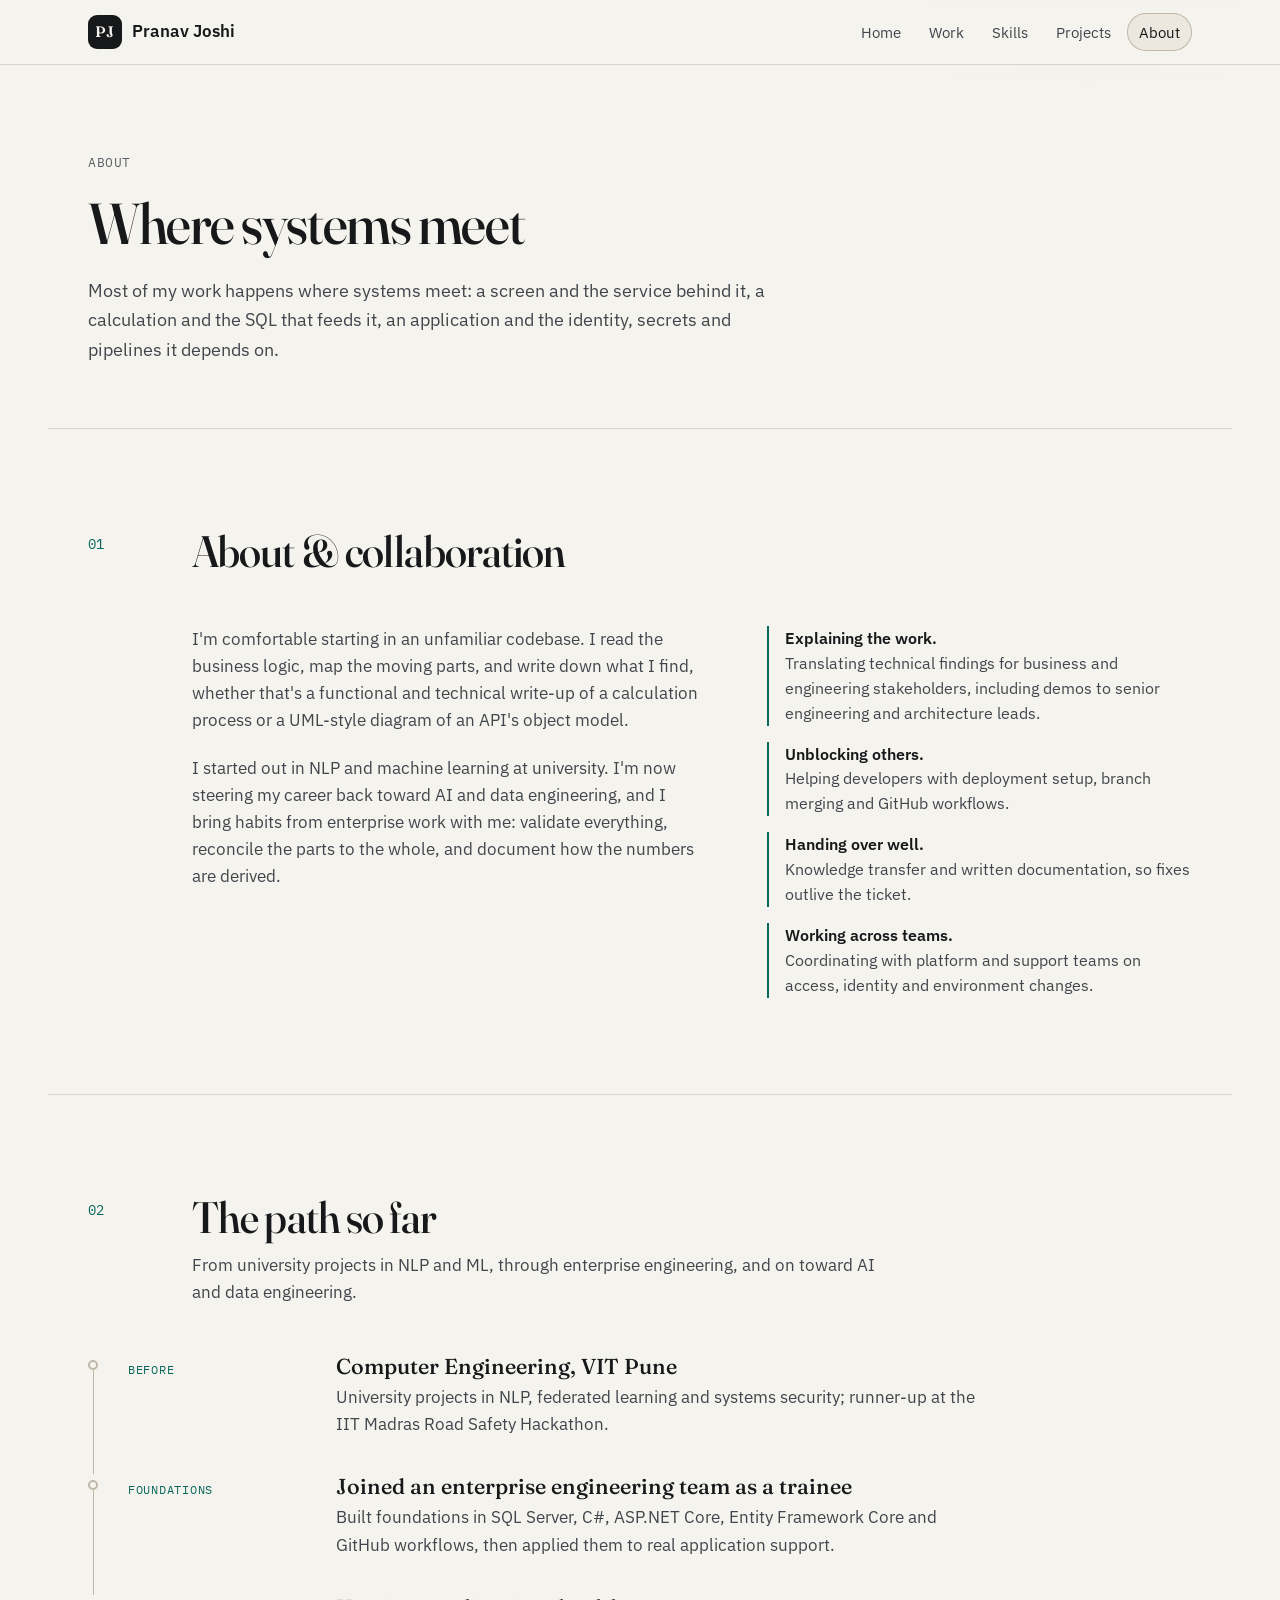
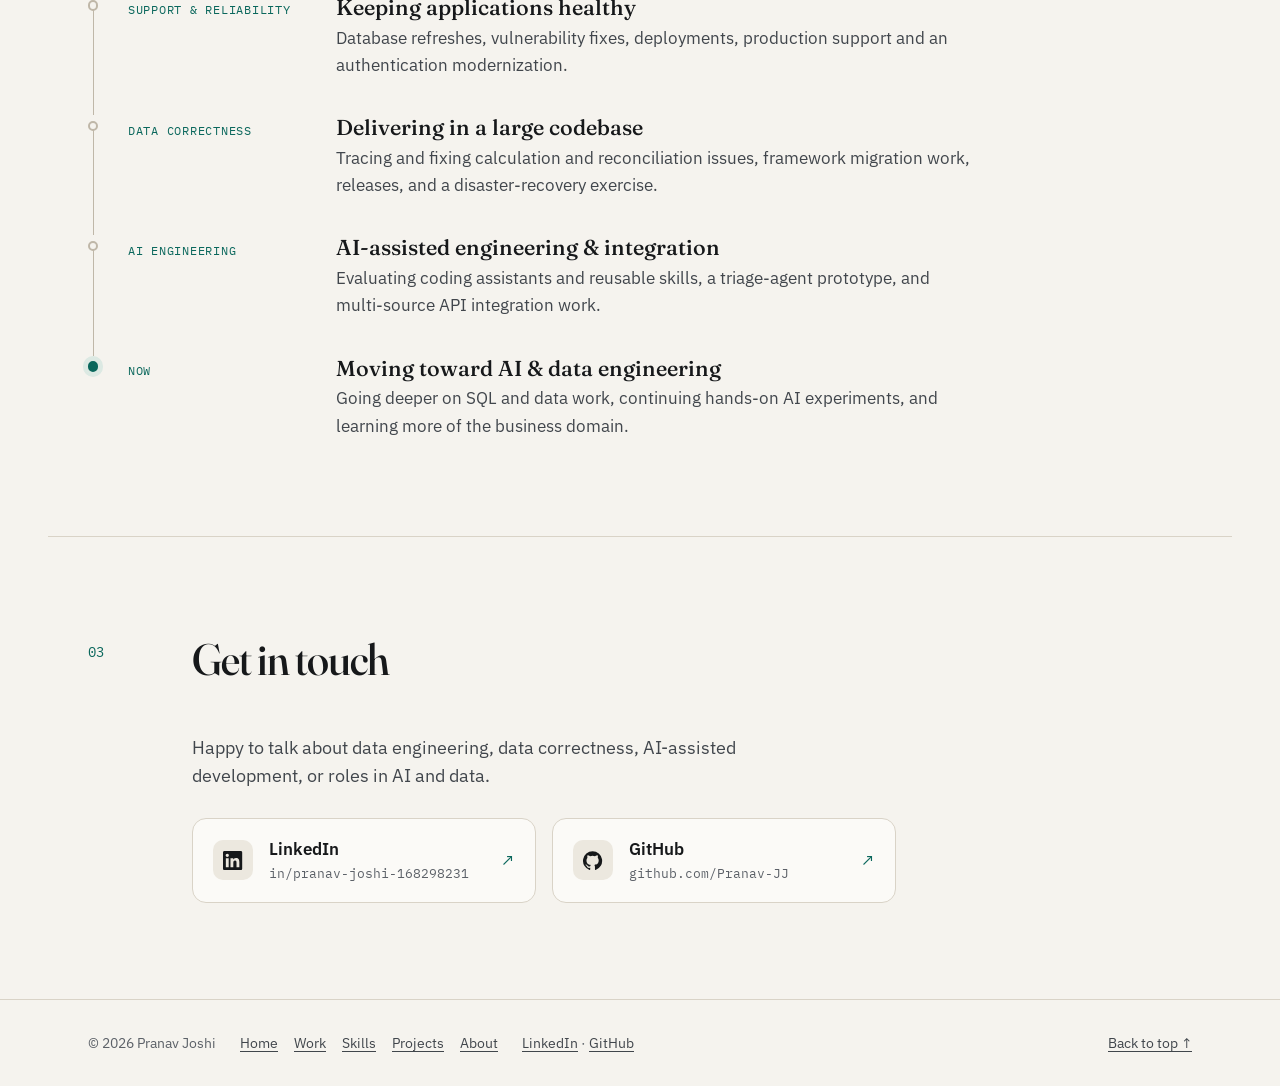
==== about.html @ 19b843f9 "Tweaking UI" ====
<!DOCTYPE html>
<html lang="en">
<head>
  <meta charset="UTF-8">
  <meta name="viewport" content="width=device-width, initial-scale=1">
  <title>About | Pranav Joshi</title>
  <meta name="description" content="About Pranav Joshi: how he works with teams, his path from NLP and machine learning to enterprise engineering and toward AI and data engineering, and how to get in touch.">
  <meta name="author" content="Pranav Joshi">
  <link rel="canonical" href="https://pranav-jj.github.io/Pranav-JJ/about.html">
  <meta name="color-scheme" content="light dark">
  <meta name="theme-color" content="#f5f3ee" media="(prefers-color-scheme: light)">
  <meta name="theme-color" content="#101315" media="(prefers-color-scheme: dark)">

  <!-- Social preview -->
  <meta property="og:type" content="website">
  <meta property="og:site_name" content="Pranav Joshi">
  <meta property="og:title" content="About | Pranav Joshi">
  <meta property="og:description" content="About Pranav Joshi: how he works with teams, his path from NLP and machine learning to enterprise engineering and toward AI and data engineering, and how to get in touch.">
  <meta property="og:url" content="https://pranav-jj.github.io/Pranav-JJ/about.html">
  <meta property="og:image" content="https://pranav-jj.github.io/Pranav-JJ/assets/img/og-image.png">
  <meta property="og:image:width" content="1200">
  <meta property="og:image:height" content="630">
  <meta property="og:image:alt" content="Pranav Joshi: software engineer moving toward AI and data engineering.">
  <meta name="twitter:card" content="summary_large_image">

  <link rel="icon" href="assets/img/favicon.svg" type="image/svg+xml">
  <link rel="apple-touch-icon" href="assets/img/apple-touch-icon.png">

  <link rel="preconnect" href="https://fonts.googleapis.com">
  <link rel="preconnect" href="https://fonts.gstatic.com" crossorigin>
  <link rel="stylesheet" href="https://fonts.googleapis.com/css2?family=Fraunces:ital,opsz,wght@0,9..144,400..600;1,9..144,400&family=IBM+Plex+Mono:wght@400;500&family=IBM+Plex+Sans:wght@400;500;600&display=swap">
  <link rel="stylesheet" href="assets/css/site.css">

  <script src="assets/js/content.js" defer></script>
  <script src="assets/js/main.js" defer></script>
</head>
<body>
  <a class="skip-link" href="#main">Skip to content</a>

  <header class="site-header">
    <div class="wrap site-header__inner">
      <a class="brand" href="index.html" aria-label="Pranav Joshi, home">
        <span class="brand__mark" aria-hidden="true">PJ</span>
        <span class="brand__name">Pranav Joshi</span>
      </a>
      <button class="nav-toggle" type="button" aria-expanded="false" aria-controls="site-nav">
        <span class="nav-toggle__bars" aria-hidden="true"></span>
        <span class="nav-toggle__label">Menu</span>
      </button>
      <nav id="site-nav" class="site-nav" aria-label="Primary">
        <ul>
          <li><a href="index.html">Home</a></li>
          <li><a href="work.html">Work</a></li>
          <li><a href="skills.html">Skills</a></li>
          <li><a href="projects.html">Projects</a></li>
          <li><a href="about.html" aria-current="page">About</a></li>
        </ul>
      </nav>
    </div>
  </header>

  <main id="main" tabindex="-1">
    <section class="page-hero wrap" aria-labelledby="page-title">
      <p class="eyebrow">About</p>
      <h1 id="page-title" class="page-hero__title">Where systems meet</h1>
      <p class="page-hero__lead">Most of my work happens where systems meet: a screen and the service behind it, a calculation and the SQL that feeds it, an application and the identity, secrets and pipelines it depends on.</p>
    </section>

    <noscript>
      <div class="wrap noscript">
        <p>Parts of this page load with JavaScript. You can also find me on
          <a href="https://www.linkedin.com/in/pranav-joshi-168298231">LinkedIn</a> and
          <a href="https://github.com/Pranav-JJ">GitHub</a>.</p>
      </div>
    </noscript>

    <section id="collaboration" class="section wrap about" aria-labelledby="collaboration-title">
      <header class="section__head">
        <p class="section__num" aria-hidden="true">01</p>
        <h2 id="collaboration-title">About &amp; collaboration</h2>
      </header>
      <div class="about__grid">
        <div class="about__text">
          <p>
            I'm comfortable starting in an unfamiliar codebase. I read the business logic, map the moving parts,
            and write down what I find, whether that's a functional and technical write-up of a calculation process or a UML-style diagram of an API's object model.
          </p>
          <p>
            I started out in NLP and machine learning at university. I'm now steering my career back toward AI and data engineering,
            and I bring habits from enterprise work with me: validate everything, reconcile the parts to the whole, and document how the numbers are derived.
          </p>
        </div>
        <div>
          <h3 class="visually-hidden">How I work with teams</h3>
          <ul class="about__list">
            <li><strong>Explaining the work.</strong> Translating technical findings for business and engineering stakeholders, including demos to senior engineering and architecture leads.</li>
            <li><strong>Unblocking others.</strong> Helping developers with deployment setup, branch merging and GitHub workflows.</li>
            <li><strong>Handing over well.</strong> Knowledge transfer and written documentation, so fixes outlive the ticket.</li>
            <li><strong>Working across teams.</strong> Coordinating with platform and support teams on access, identity and environment changes.</li>
          </ul>
        </div>
      </div>
    </section>

    <section id="journey" class="section wrap" aria-labelledby="journey-title">
      <header class="section__head">
        <p class="section__num" aria-hidden="true">02</p>
        <h2 id="journey-title">The path so far</h2>
        <p class="section__intro">From university projects in NLP and ML, through enterprise engineering, and on toward AI and data engineering.</p>
      </header>
      <ol class="timeline" data-render="timeline"></ol>
    </section>

    <section id="contact" class="section wrap contact" aria-labelledby="contact-title">
      <header class="section__head">
        <p class="section__num" aria-hidden="true">03</p>
        <h2 id="contact-title">Get in touch</h2>
      </header>
      <p class="contact__lead">Happy to talk about data engineering, data correctness, AI-assisted development, or roles in AI and data.</p>
      <ul class="contact__links" data-links="cards"></ul>
    </section>
  </main>

  <footer class="site-footer">
    <div class="wrap site-footer__inner">
      <p>© 2026 Pranav Joshi</p>
      <nav class="site-footer__nav" aria-label="Footer">
        <ul>
        <li><a href="index.html">Home</a></li>
        <li><a href="work.html">Work</a></li>
        <li><a href="skills.html">Skills</a></li>
        <li><a href="projects.html">Projects</a></li>
        <li><a href="about.html">About</a></li>
        </ul>
      </nav>
      <p class="site-footer__links" data-links="text"></p>
      <a class="site-footer__top" href="#main">Back to top <span aria-hidden="true">↑</span></a>
    </div>
  </footer>
</body>
</html>
---- assets/css/site.css ----
/* ==========================================================================
   Pranav Joshi — portfolio
   Light/dark follows the OS preference. One accent, editorial type,
   restrained motion (disabled under prefers-reduced-motion).
   ========================================================================== */

:root {
  --bg: #f5f3ee;
  --bg-elev: #fbfaf7;
  --surface-2: #ece8df;
  --ink: #16181a;
  --ink-2: #41464c;
  --ink-3: #5c6168;
  --line: #d9d3c7;
  --line-strong: #bfb7a8;
  --accent: #0a675c;
  --accent-strong: #07524a;
  --accent-ink: #ffffff;
  --accent-soft: #dce9e3;
  --bad: #a3361f;
  --good: #1f6b2f;

  --s-shipped: #23803a;
  --s-validated: #0a7e70;
  --s-contributed: #2f63b0;
  --s-supported: #7156b3;
  --s-explored: #b5701a;
  --s-progress: #b5701a;

  --glow: rgba(10, 103, 92, 0.1);
  --shadow: 0 1px 2px rgba(22, 24, 26, 0.04), 0 8px 24px -12px rgba(22, 24, 26, 0.12);

  --font-display: "Fraunces", Georgia, "Times New Roman", serif;
  --font-sans: "IBM Plex Sans", system-ui, -apple-system, "Segoe UI", Roboto, "Helvetica Neue", Arial, sans-serif;
  --font-mono: "IBM Plex Mono", ui-monospace, "SFMono-Regular", Menlo, Consolas, monospace;

  --radius: 14px;
  --radius-sm: 8px;
  --header-h: 4rem;
  --gutter: clamp(1rem, 4vw, 2.5rem);

  color-scheme: light dark;
}

@media (prefers-color-scheme: dark) {
  :root {
    --bg: #101315;
    --bg-elev: #161a1d;
    --surface-2: #1d2226;
    --ink: #ecebe5;
    --ink-2: #bec2c1;
    --ink-3: #9aa0a2;
    --line: #2a3035;
    --line-strong: #3b434a;
    --accent: #72cdbb;
    --accent-strong: #9adccf;
    --accent-ink: #0a1a17;
    --accent-soft: #15302a;
    --bad: #f0907a;
    --good: #8fd49b;

    --s-shipped: #6fd08a;
    --s-validated: #72cdbb;
    --s-contributed: #8db4f0;
    --s-supported: #b7a3ef;
    --s-explored: #eab36a;
    --s-progress: #eab36a;

    --glow: rgba(114, 205, 187, 0.08);
    --shadow: 0 1px 2px rgba(0, 0, 0, 0.3), 0 12px 32px -16px rgba(0, 0, 0, 0.6);
  }
}

/* ---------- base ---------- */

*,
*::before,
*::after {
  box-sizing: border-box;
}

html {
  -webkit-text-size-adjust: 100%;
  text-size-adjust: 100%;
  scroll-behavior: smooth;
  scroll-padding-top: calc(var(--header-h) + 1rem);
}

body {
  margin: 0;
  background:
    radial-gradient(60rem 32rem at 85% -10%, var(--glow), transparent 70%),
    var(--bg);
  background-repeat: no-repeat;
  color: var(--ink);
  font-family: var(--font-sans);
  font-size: 1.0625rem;
  line-height: 1.6;
  text-rendering: optimizeLegibility;
  -webkit-font-smoothing: antialiased;
}

img,
svg {
  display: block;
  max-width: 100%;
}

h1,
h2,
h3,
h4 {
  margin: 0;
  line-height: 1.2;
  font-weight: 600;
}

p,
ul,
ol,
dl,
dd,
figure {
  margin: 0;
}

ul,
ol {
  padding: 0;
  list-style: none;
}

a {
  color: var(--accent);
  text-decoration-thickness: 1px;
  text-underline-offset: 0.2em;
}

a:hover {
  color: var(--accent-strong);
}

:focus-visible {
  outline: 2px solid var(--accent);
  outline-offset: 3px;
  border-radius: 4px;
}

main:focus {
  outline: none;
}

::selection {
  background: var(--accent-soft);
  color: var(--ink);
}

.visually-hidden {
  position: absolute !important;
  width: 1px;
  height: 1px;
  padding: 0;
  margin: -1px;
  overflow: hidden;
  clip: rect(0, 0, 0, 0);
  white-space: nowrap;
  border: 0;
}

.skip-link {
  position: absolute;
  left: 1rem;
  top: -4rem;
  z-index: 100;
  padding: 0.6rem 1rem;
  border-radius: var(--radius-sm);
  background: var(--accent);
  color: var(--accent-ink);
  font-weight: 600;
  text-decoration: none;
}

.skip-link:focus {
  top: 1rem;
  color: var(--accent-ink);
}

.wrap {
  width: 100%;
  max-width: 74rem;
  margin-inline: auto;
  padding-inline: var(--gutter);
}

/* ---------- header & nav ---------- */

.site-header {
  position: sticky;
  top: 0;
  z-index: 50;
  background: color-mix(in srgb, var(--bg) 88%, transparent);
  -webkit-backdrop-filter: saturate(140%) blur(10px);
  backdrop-filter: saturate(140%) blur(10px);
  border-bottom: 1px solid var(--line);
}

.site-header__inner {
  display: flex;
  align-items: center;
  justify-content: space-between;
  gap: 1rem;
  min-height: var(--header-h);
}

.brand {
  display: inline-flex;
  align-items: center;
  gap: 0.65rem;
  color: var(--ink);
  text-decoration: none;
  font-weight: 600;
}

.brand:hover {
  color: var(--ink);
}

.brand__mark {
  display: grid;
  place-items: center;
  width: 2.1rem;
  height: 2.1rem;
  border-radius: 9px;
  background: var(--ink);
  color: var(--bg);
  font-family: var(--font-display);
  font-size: 0.95rem;
  font-weight: 600;
  letter-spacing: 0.02em;
}

.site-nav ul {
  display: flex;
  gap: 0.25rem;
}

.site-nav a {
  display: block;
  padding: 0.45rem 0.75rem;
  border-radius: 999px;
  color: var(--ink-2);
  font-size: 0.95rem;
  text-decoration: none;
  transition: color 0.15s ease, background-color 0.15s ease;
}

.site-nav a:hover {
  color: var(--ink);
  background: var(--surface-2);
}

.site-nav a[aria-current="page"] {
  color: var(--ink);
  background: var(--surface-2);
  box-shadow: inset 0 0 0 1px var(--line-strong);
}

.nav-toggle {
  display: none;
  align-items: center;
  gap: 0.55rem;
  padding: 0.5rem 0.8rem;
  border: 1px solid var(--line-strong);
  border-radius: 999px;
  background: transparent;
  color: var(--ink);
  font: inherit;
  font-size: 0.9rem;
  cursor: pointer;
}

.nav-toggle__bars,
.nav-toggle__bars::before,
.nav-toggle__bars::after {
  display: block;
  width: 1rem;
  height: 2px;
  border-radius: 2px;
  background: currentColor;
  transition: transform 0.2s ease, opacity 0.2s ease;
}

.nav-toggle__bars {
  position: relative;
}

.nav-toggle__bars::before,
.nav-toggle__bars::after {
  content: "";
  position: absolute;
  left: 0;
}

.nav-toggle__bars::before {
  top: -5px;
}

.nav-toggle__bars::after {
  top: 5px;
}

.is-open .nav-toggle__bars {
  background: transparent;
}

.is-open .nav-toggle__bars::before {
  transform: translateY(5px) rotate(45deg);
}

.is-open .nav-toggle__bars::after {
  transform: translateY(-5px) rotate(-45deg);
}

@media (max-width: 55.99rem) {
  .nav-toggle {
    display: inline-flex;
  }

  .site-nav {
    display: none;
    position: absolute;
    top: 100%;
    left: 0;
    right: 0;
    padding: 0.5rem var(--gutter) 1rem;
    background: var(--bg);
    border-bottom: 1px solid var(--line);
    box-shadow: var(--shadow);
  }

  .is-open .site-nav {
    display: block;
  }

  .site-nav ul {
    flex-direction: column;
    gap: 0.1rem;
  }

  .site-nav a {
    padding: 0.75rem 0.5rem;
    border-radius: var(--radius-sm);
    font-size: 1.05rem;
  }
}

/* ---------- buttons ---------- */

.button {
  display: inline-flex;
  align-items: center;
  gap: 0.5rem;
  min-height: 2.75rem;
  padding: 0.6rem 1.15rem;
  border: 1px solid transparent;
  border-radius: 999px;
  font-size: 0.975rem;
  font-weight: 500;
  text-decoration: none;
  transition: background-color 0.15s ease, border-color 0.15s ease, color 0.15s ease, transform 0.15s ease;
}

.button svg {
  width: 1.05rem;
  height: 1.05rem;
}

.button--primary {
  background: var(--accent);
  color: var(--accent-ink);
}

.button--primary:hover {
  background: var(--accent-strong);
  color: var(--accent-ink);
}

.button--ghost {
  border-color: var(--line-strong);
  color: var(--ink);
}

.button--ghost:hover {
  border-color: var(--ink-3);
  background: var(--surface-2);
  color: var(--ink);
}

/* ---------- hero ---------- */

.hero {
  display: grid;
  gap: clamp(2.5rem, 5vw, 4rem);
  align-items: center;
  padding-block: clamp(3.5rem, 9vw, 7rem) clamp(3rem, 6vw, 5rem);
}

@media (min-width: 60rem) {
  .hero {
    grid-template-columns: minmax(0, 1.3fr) minmax(0, 1fr);
  }
}

.eyebrow {
  margin-bottom: 1.25rem;
  color: var(--ink-3);
  font-family: var(--font-mono);
  font-size: 0.8rem;
  letter-spacing: 0.04em;
  text-transform: uppercase;
}

.hero__title {
  font-family: var(--font-display);
  font-size: clamp(2.35rem, 5.4vw, 4.25rem);
  font-weight: 500;
  font-variation-settings: "opsz" 144;
  line-height: 1.04;
  letter-spacing: -0.025em;
  text-wrap: balance;
}

.hero__title em {
  color: var(--accent);
  font-style: italic;
  font-weight: 400;
}

.hero__lead {
  max-width: 38rem;
  margin-top: 1.5rem;
  color: var(--ink-2);
  font-size: clamp(1.05rem, 1.6vw, 1.2rem);
}

.hero__actions {
  display: flex;
  flex-wrap: wrap;
  gap: 0.75rem;
  margin-top: 2rem;
}

.hero__links {
  display: contents;
}

/* debug-trace motif */
.trace {
  position: relative;
  border: 1px solid var(--line);
  border-radius: var(--radius);
  background: var(--bg-elev);
  box-shadow: var(--shadow);
  overflow: hidden;
}

.trace::before {
  content: "";
  position: absolute;
  inset: 0 0 auto;
  height: 2px;
  background: linear-gradient(90deg, var(--accent), transparent 80%);
}

.trace__bar {
  display: flex;
  align-items: center;
  gap: 0.4rem;
  padding: 0.7rem 1rem;
  border-bottom: 1px solid var(--line);
}

.trace__bar span {
  width: 0.6rem;
  height: 0.6rem;
  border-radius: 50%;
  background: var(--line-strong);
}

.trace__bar code {
  margin-left: 0.5rem;
  color: var(--ink-3);
  font-family: var(--font-mono);
  font-size: 0.78rem;
}

.trace__lines {
  display: grid;
  gap: 0.15rem;
  padding: 1rem 1rem 0.5rem;
  font-family: var(--font-mono);
  font-size: 0.85rem;
}

.trace__lines li {
  display: grid;
  grid-template-columns: 5.5rem 1fr;
  gap: 0.75rem;
  padding: 0.45rem 0.5rem;
  border-radius: 6px;
}

.trace__lines li:nth-child(3),
.trace__lines li:nth-child(4) {
  background: var(--surface-2);
}

.trace__key {
  color: var(--ink-3);
}

@media (max-width: 30rem) {
  .trace__lines {
    padding-inline: 0.6rem;
    font-size: 0.8rem;
  }

  .trace__lines li {
    grid-template-columns: 4.25rem 1fr;
    gap: 0.5rem;
  }
}

.trace__lines li:nth-child(3) .trace__key {
  color: var(--bad);
}

.trace__lines li:nth-child(4) .trace__key,
.trace__lines li:nth-child(5) .trace__key {
  color: var(--accent);
}

.trace__val {
  color: var(--ink);
}

.trace__ok {
  color: var(--good);
  font-weight: 500;
}

.trace__caption {
  padding: 0.5rem 1.5rem 1.1rem;
  color: var(--ink-3);
  font-size: 0.85rem;
}

@media (prefers-reduced-motion: no-preference) {
  .trace__lines li {
    animation: trace-in 0.45s ease both;
  }

  .trace__lines li:nth-child(1) { animation-delay: 0.1s; }
  .trace__lines li:nth-child(2) { animation-delay: 0.25s; }
  .trace__lines li:nth-child(3) { animation-delay: 0.4s; }
  .trace__lines li:nth-child(4) { animation-delay: 0.55s; }
  .trace__lines li:nth-child(5) { animation-delay: 0.7s; }
  .trace__lines li:nth-child(6) { animation-delay: 0.85s; }
}

@keyframes trace-in {
  from {
    opacity: 0;
    transform: translateY(4px);
  }
}

.noscript {
  padding-block: 1rem;
  color: var(--ink-2);
}

/* ---------- inner-page hero ---------- */

.page-hero {
  padding-block: clamp(3rem, 7vw, 5.5rem) clamp(2.5rem, 5vw, 4rem);
}

.page-hero__title {
  max-width: 20ch;
  font-family: var(--font-display);
  font-size: clamp(2.2rem, 4.6vw, 3.6rem);
  font-weight: 500;
  font-variation-settings: "opsz" 144;
  line-height: 1.08;
  letter-spacing: -0.025em;
  text-wrap: balance;
}

.page-hero__lead {
  max-width: 44rem;
  margin-top: 1.25rem;
  color: var(--ink-2);
  font-size: clamp(1.05rem, 1.5vw, 1.15rem);
}

.page-toc ul {
  display: flex;
  flex-wrap: wrap;
  gap: 0.5rem;
  margin-top: 2rem;
}

.page-toc a {
  display: inline-flex;
  align-items: center;
  min-height: 2.5rem;
  padding: 0.4rem 0.95rem;
  border: 1px solid var(--line-strong);
  border-radius: 999px;
  color: var(--ink);
  font-size: 0.925rem;
  text-decoration: none;
  transition: background-color 0.15s ease, border-color 0.15s ease;
}

.page-toc a:hover {
  border-color: var(--ink-3);
  background: var(--surface-2);
  color: var(--ink);
}

/* ---------- sections ---------- */

.section {
  padding-block: clamp(3.5rem, 8vw, 6rem);
  border-top: 1px solid var(--line);
}

.section--flush {
  padding-top: clamp(2rem, 5vw, 3rem);
}

.section__head {
  display: grid;
  gap: 0.5rem 2rem;
  margin-bottom: clamp(2rem, 4vw, 3rem);
}

@media (min-width: 48rem) {
  .section__head {
    grid-template-columns: 4.5rem minmax(0, 1fr);
  }

  .section__head > :not(.section__num) {
    grid-column: 2;
  }
}

.section__num {
  padding-top: 0.55rem;
  color: var(--accent);
  font-family: var(--font-mono);
  font-size: 0.85rem;
}

.section h2 {
  font-family: var(--font-display);
  font-size: clamp(1.9rem, 3.6vw, 2.75rem);
  font-weight: 500;
  font-variation-settings: "opsz" 96;
  letter-spacing: -0.02em;
  text-wrap: balance;
}

.section__intro {
  max-width: 44rem;
  color: var(--ink-2);
}

/* ---------- shared: status & tags ---------- */

.status {
  display: inline-flex;
  align-items: center;
  gap: 0.45rem;
  color: var(--ink-2);
  font-family: var(--font-mono);
  font-size: 0.72rem;
  font-weight: 500;
  letter-spacing: 0.06em;
  text-transform: uppercase;
  white-space: nowrap;
}

.status__dot {
  width: 0.5rem;
  height: 0.5rem;
  border-radius: 50%;
  background: var(--dot, var(--ink-3));
  box-shadow: 0 0 0 3px color-mix(in srgb, var(--dot, var(--ink-3)) 20%, transparent);
}

.status--shipped { --dot: var(--s-shipped); }
.status--validated { --dot: var(--s-validated); }
.status--contributed { --dot: var(--s-contributed); }
.status--supported { --dot: var(--s-supported); }
.status--explored { --dot: var(--s-explored); }
.status--progress { --dot: var(--s-progress); }

.tags {
  display: flex;
  flex-wrap: wrap;
  gap: 0.4rem;
}

.tags li {
  padding: 0.2rem 0.6rem;
  border: 1px solid var(--line);
  border-radius: 999px;
  background: var(--bg-elev);
  color: var(--ink-2);
  font-family: var(--font-mono);
  font-size: 0.75rem;
  line-height: 1.5;
}

/* ---------- focus (home) ---------- */

.focus-grid {
  display: grid;
  gap: 1rem;
}

@media (min-width: 52rem) {
  .focus-grid {
    grid-template-columns: repeat(2, minmax(0, 1fr));
  }
}

.focus {
  position: relative;
  display: grid;
  gap: 0.9rem;
  align-content: start;
  padding: clamp(1.4rem, 3vw, 2.25rem);
  border: 1px solid var(--line);
  border-radius: calc(var(--radius) + 4px);
  background: var(--bg-elev);
  box-shadow: var(--shadow);
  overflow: hidden;
}

.focus::before {
  content: "";
  position: absolute;
  inset: 0 0 auto;
  height: 3px;
  background: linear-gradient(90deg, var(--accent), transparent 85%);
}

.focus__label {
  color: var(--accent);
  font-family: var(--font-mono);
  font-size: 0.75rem;
  letter-spacing: 0.08em;
  text-transform: uppercase;
}

.focus h3 {
  font-family: var(--font-display);
  font-size: clamp(1.5rem, 2.6vw, 1.9rem);
  font-weight: 500;
  letter-spacing: -0.015em;
}

.focus__body {
  color: var(--ink-2);
}

.focus__points {
  display: grid;
  gap: 0.5rem;
  padding-top: 0.25rem;
}

.focus__points li {
  position: relative;
  padding-left: 1.35rem;
  font-size: 0.95rem;
}

.focus__points li::before {
  content: "→";
  position: absolute;
  left: 0;
  color: var(--accent);
  font-family: var(--font-mono);
  font-size: 0.85rem;
}

.focus__link {
  justify-self: start;
  margin-top: 0.5rem;
  font-weight: 500;
}

/* ---------- explore (home) ---------- */

.explore {
  display: grid;
  gap: 1rem;
}

@media (min-width: 40rem) {
  .explore {
    grid-template-columns: repeat(2, minmax(0, 1fr));
  }
}

@media (min-width: 64rem) {
  .explore {
    grid-template-columns: repeat(4, minmax(0, 1fr));
  }
}

.explore__card {
  display: grid;
  gap: 0.5rem;
  align-content: start;
  height: 100%;
  padding: 1.3rem 1.4rem;
  border: 1px solid var(--line);
  border-radius: var(--radius);
  color: inherit;
  text-decoration: none;
  transition: border-color 0.2s ease, background-color 0.2s ease;
}

.explore__card:hover {
  border-color: var(--accent);
  background: var(--bg-elev);
  color: inherit;
}

.explore__title {
  font-family: var(--font-display);
  font-size: 1.35rem;
  font-weight: 500;
}

.explore__title span {
  color: var(--accent);
}

.explore__body {
  color: var(--ink-2);
  font-size: 0.925rem;
}

/* ---------- impact ---------- */

.impact-grid {
  display: grid;
  gap: 1rem;
}

@media (min-width: 40rem) {
  .impact-grid {
    grid-template-columns: repeat(2, minmax(0, 1fr));
  }
}

/* Five-card grids: 1 column → 2 columns → 6-track editorial layout. */
@media (min-width: 40rem) {
  .breadth,
  .toolkit,
  .projects {
    grid-template-columns: repeat(2, minmax(0, 1fr));
  }

  .breadth > :last-child:nth-child(odd),
  .toolkit > :last-child:nth-child(odd),
  .projects > :last-child:nth-child(odd) {
    grid-column: 1 / -1;
  }
}

@media (min-width: 64rem) {
  .breadth,
  .toolkit,
  .projects {
    grid-template-columns: repeat(6, minmax(0, 1fr));
  }

  .breadth > *,
  .toolkit > *,
  .projects > *,
  .breadth > :last-child:nth-child(odd),
  .toolkit > :last-child:nth-child(odd),
  .projects > :last-child:nth-child(odd) {
    grid-column: span 2;
  }

  /* with five items, the last two share the second row */
  .breadth > :nth-child(4):nth-last-child(2),
  .breadth > :nth-child(5):last-child,
  .toolkit > :nth-child(4):nth-last-child(2),
  .toolkit > :nth-child(5):last-child,
  .projects > :nth-child(4):nth-last-child(2),
  .projects > :nth-child(5):last-child {
    grid-column: span 3;
  }
}

.impact__link {
  display: flex;
  flex-direction: column;
  gap: 0.75rem;
  height: 100%;
  padding: 1.4rem;
  border: 1px solid var(--line);
  border-radius: var(--radius);
  background: var(--bg-elev);
  color: inherit;
  text-decoration: none;
  transition: border-color 0.2s ease, transform 0.2s ease, box-shadow 0.2s ease;
}

.impact__link:hover {
  border-color: var(--line-strong);
  box-shadow: var(--shadow);
  color: inherit;
}

.impact__title {
  font-family: var(--font-display);
  font-size: 1.3rem;
  font-weight: 500;
  letter-spacing: -0.01em;
}

.impact__body {
  color: var(--ink-2);
  font-size: 0.975rem;
}

.impact__more {
  margin-top: auto;
  padding-top: 0.25rem;
  color: var(--accent);
  font-family: var(--font-mono);
  font-size: 0.78rem;
}

@media (prefers-reduced-motion: no-preference) {
  .impact__link:hover {
    transform: translateY(-2px);
  }
}

/* ---------- case studies ---------- */

.cases {
  display: grid;
  gap: clamp(1.5rem, 3vw, 2.5rem);
}

.case {
  position: relative;
  padding: clamp(1.4rem, 3.5vw, 2.75rem);
  border: 1px solid var(--line);
  border-radius: calc(var(--radius) + 4px);
  background: var(--bg-elev);
  box-shadow: var(--shadow);
  scroll-margin-top: calc(var(--header-h) + 1rem);
}

.case__head {
  display: grid;
  gap: 0.85rem;
  max-width: 52rem;
}

.case__meta {
  display: flex;
  flex-wrap: wrap;
  align-items: center;
  gap: 0.5rem 1.25rem;
}

.case__index {
  color: var(--accent);
  font-family: var(--font-mono);
  font-size: 0.78rem;
  letter-spacing: 0.06em;
  text-transform: uppercase;
}

.case__title {
  font-family: var(--font-display);
  font-size: clamp(1.75rem, 3.4vw, 2.5rem);
  font-weight: 500;
  font-variation-settings: "opsz" 96;
  letter-spacing: -0.02em;
}

.case__kicker {
  color: var(--ink-2);
  font-size: 1.075rem;
}

.case__body {
  display: grid;
  gap: 2rem;
  margin-top: 2rem;
  padding-top: 2rem;
  border-top: 1px solid var(--line);
}

@media (min-width: 60rem) {
  .case__body {
    grid-template-columns: minmax(0, 1.15fr) minmax(0, 1fr);
    gap: 3rem;
  }
}

.case__summary {
  display: grid;
  gap: 1.35rem;
}

.case__summary dt,
.case__notes h4,
.case__did h4 {
  margin-bottom: 0.35rem;
  color: var(--accent);
  font-family: var(--font-mono);
  font-size: 0.75rem;
  font-weight: 500;
  letter-spacing: 0.08em;
  text-transform: uppercase;
}

.case__summary dd {
  color: var(--ink);
}

.case__learned {
  padding: 1rem 1.1rem;
  border-left: 3px solid var(--accent);
  border-radius: 0 var(--radius-sm) var(--radius-sm) 0;
  background: var(--accent-soft);
}

.case__learned dd {
  font-family: var(--font-display);
  font-size: 1.1rem;
  line-height: 1.5;
}

/* expandable detail */
.case__more {
  margin-top: 2rem;
}

.case__more > summary {
  display: inline-flex;
  align-items: center;
  gap: 0.6rem;
  min-height: 2.75rem;
  padding: 0.55rem 1.1rem;
  border: 1px solid var(--line-strong);
  border-radius: 999px;
  color: var(--ink);
  font-weight: 500;
  cursor: pointer;
  list-style: none;
  transition: background-color 0.15s ease, border-color 0.15s ease;
}

.case__more > summary::-webkit-details-marker {
  display: none;
}

.case__more > summary::after {
  content: "";
  width: 0.5rem;
  height: 0.5rem;
  margin-top: -0.2rem;
  border-right: 2px solid currentColor;
  border-bottom: 2px solid currentColor;
  transform: rotate(45deg);
  transition: transform 0.2s ease;
}

.case__more[open] > summary::after {
  margin-top: 0.2rem;
  transform: rotate(-135deg);
}

.case__more > summary:hover {
  border-color: var(--ink-3);
  background: var(--surface-2);
}

.case__more-close,
.case__more[open] .case__more-open {
  display: none;
}

.case__more[open] .case__more-close {
  display: inline;
}

.case__detail {
  display: grid;
  gap: 2rem;
  margin-top: 1.75rem;
}

@media (prefers-reduced-motion: no-preference) {
  .case__more[open] .case__detail {
    animation: fade-in 0.3s ease both;
  }
}

@keyframes fade-in {
  from {
    opacity: 0;
    transform: translateY(6px);
  }
}

.case__did ul {
  column-gap: 2.5rem;
}

@media (min-width: 60rem) {
  .case__did ul {
    columns: 2;
  }
}

.case__did li {
  position: relative;
  margin-bottom: 0.6rem;
  break-inside: avoid;
  padding-left: 1.25rem;
  color: var(--ink-2);
  font-size: 0.975rem;
}

.case__did li::before {
  content: "";
  position: absolute;
  left: 0;
  top: 0.7em;
  width: 0.5rem;
  height: 1px;
  background: var(--accent);
}

.case__notes {
  display: grid;
  gap: 1.5rem;
  padding-top: 1.75rem;
  border-top: 1px dashed var(--line-strong);
}

@media (min-width: 52rem) {
  .case__notes {
    grid-template-columns: repeat(3, minmax(0, 1fr));
    gap: 2rem;
  }
}

.case__notes p {
  color: var(--ink-2);
  font-size: 0.975rem;
}

/* ---------- visuals ---------- */

.visual {
  display: grid;
  gap: 0.9rem;
  align-content: start;
}

.visual figcaption {
  color: var(--ink-3);
  font-size: 0.875rem;
}

/* vertical pipeline */
.flow {
  position: relative;
  display: grid;
  gap: 0.5rem;
  counter-reset: flow;
}

.flow::before {
  content: "";
  position: absolute;
  left: 1.3rem;
  top: 1.25rem;
  bottom: 1.25rem;
  width: 1px;
  background: linear-gradient(var(--accent), var(--line-strong));
}

.flow__step {
  position: relative;
  display: grid;
  grid-template-columns: 2.6rem minmax(0, 1fr);
  grid-template-rows: auto auto;
  column-gap: 0.75rem;
  align-items: center;
  padding: 0.7rem 1rem 0.7rem 0;
  border: 1px solid var(--line);
  border-radius: var(--radius-sm);
  background: var(--bg);
}

.flow__num {
  grid-row: 1 / span 2;
  justify-self: center;
  display: grid;
  place-items: center;
  width: 1.9rem;
  height: 1.9rem;
  border: 1px solid var(--accent);
  border-radius: 50%;
  background: var(--bg-elev);
  color: var(--accent);
  font-family: var(--font-mono);
  font-size: 0.7rem;
}

.flow__label {
  font-weight: 500;
  line-height: 1.3;
}

.flow__note {
  color: var(--ink-3);
  font-family: var(--font-mono);
  font-size: 0.75rem;
}

.flow--loop .flow__step:last-child .flow__num {
  background: var(--accent);
  color: var(--accent-ink);
}

.flow__repeat {
  color: var(--accent);
  font-family: var(--font-mono);
  font-size: 0.8rem;
}

/* reconciliation diagram */
.recon {
  display: grid;
  grid-template-columns: repeat(auto-fit, minmax(min(100%, 13rem), 1fr));
  gap: 0.75rem;
}

.recon__panel {
  display: grid;
  gap: 0.6rem;
  align-content: start;
  padding: 1rem;
  border: 1px solid var(--line);
  border-radius: var(--radius-sm);
  background: var(--bg);
}

.recon__panel--after {
  border-color: color-mix(in srgb, var(--accent) 45%, var(--line));
}

.recon__label {
  color: var(--ink-3);
  font-family: var(--font-mono);
  font-size: 0.72rem;
  letter-spacing: 0.08em;
  text-transform: uppercase;
}

.recon__panel--after .recon__label {
  color: var(--accent);
}

.recon__source {
  font-weight: 500;
  line-height: 1.3;
}

.recon__rows {
  display: grid;
  gap: 0.3rem;
}

.recon__rows li {
  display: flex;
  flex-wrap: wrap;
  justify-content: space-between;
  gap: 0 0.5rem;
  white-space: nowrap;
  padding: 0.35rem 0.55rem;
  border-radius: 6px;
  background: var(--surface-2);
  font-family: var(--font-mono);
  font-size: 0.75rem;
}

.recon__val {
  color: var(--ink-3);
}

.recon__panel--after .recon__val {
  color: var(--accent);
}

.recon__result {
  display: grid;
  gap: 0.1rem;
  font-family: var(--font-mono);
  font-size: 0.78rem;
}


.recon__result--bad {
  color: var(--bad);
}

.recon__result--good {
  color: var(--good);
}

/* ---------- more work ---------- */

.feature {
  display: grid;
  gap: 2rem;
  padding: clamp(1.4rem, 3.5vw, 2.5rem);
  border: 1px solid var(--line);
  border-radius: calc(var(--radius) + 4px);
  background: var(--bg-elev);
  scroll-margin-top: calc(var(--header-h) + 1rem);
}

@media (min-width: 60rem) {
  .feature {
    grid-template-columns: minmax(0, 1fr) minmax(0, 1.3fr);
    gap: 3rem;
  }
}

.feature__head {
  display: grid;
  gap: 0.85rem;
  align-content: start;
}

.feature h3 {
  font-family: var(--font-display);
  font-size: clamp(1.45rem, 2.6vw, 1.9rem);
  font-weight: 500;
  letter-spacing: -0.015em;
}

.feature__summary {
  color: var(--ink-2);
}

.feature__steps {
  display: grid;
  gap: 0;
}

.feature__steps li {
  display: grid;
  grid-template-columns: 7.5rem minmax(0, 1fr);
  gap: 1rem;
  padding-block: 0.8rem;
  border-top: 1px solid var(--line);
}

.feature__steps li:first-child {
  border-top: 0;
  padding-top: 0;
}

.feature__step {
  color: var(--accent);
  font-family: var(--font-mono);
  font-size: 0.8rem;
  padding-top: 0.15rem;
}

.feature__steps p {
  color: var(--ink-2);
  font-size: 0.975rem;
}

@media (max-width: 30rem) {
  .feature__steps li {
    grid-template-columns: 1fr;
    gap: 0.2rem;
  }
}

.breadth {
  display: grid;
  gap: 1rem;
  margin-top: 1rem;
}

.breadth__card {
  display: grid;
  gap: 0.6rem;
  align-content: start;
  padding: 1.25rem;
  border: 1px solid var(--line);
  border-radius: var(--radius);
}

.breadth__card h3 {
  font-size: 1.05rem;
}

.breadth__card p {
  color: var(--ink-2);
  font-size: 0.925rem;
}

/* ---------- approach ---------- */

.approach {
  display: grid;
  gap: 2rem 1.5rem;
}

@media (min-width: 36rem) {
  .approach {
    grid-template-columns: repeat(2, minmax(0, 1fr));
  }
}

@media (min-width: 60rem) {
  .approach {
    grid-template-columns: repeat(3, minmax(0, 1fr));
    gap: 2.5rem 2rem;
  }
}

.approach__step {
  position: relative;
  display: grid;
  gap: 0.5rem;
  align-content: start;
  padding-top: 1.25rem;
  border-top: 1px solid var(--line-strong);
}

.approach__step::before {
  content: "";
  position: absolute;
  top: -1px;
  left: 0;
  width: 2.5rem;
  height: 3px;
  background: var(--accent);
}

.approach__num {
  color: var(--accent);
  font-family: var(--font-display);
  font-size: 1.1rem;
  font-style: italic;
}

.approach__step h3 {
  font-family: var(--font-display);
  font-size: 1.45rem;
  font-weight: 500;
}

.approach__step p {
  color: var(--ink-2);
  font-size: 0.975rem;
}

/* ---------- toolkit ---------- */

.toolkit {
  display: grid;
  gap: 1rem;
}

.tool-group {
  display: grid;
  gap: 0.9rem;
  align-content: start;
  padding: 1.4rem;
  border: 1px solid var(--line);
  border-radius: var(--radius);
  background: var(--bg-elev);
}

.tool-group h3 {
  font-size: 1.05rem;
}

.tool-group__evidence {
  margin-top: auto;
  color: var(--ink-2);
  font-size: 0.9rem;
}

.tool-group__evidence span {
  margin-right: 0.35rem;
  color: var(--accent);
  font-family: var(--font-mono);
  font-size: 0.72rem;
  letter-spacing: 0.06em;
  text-transform: uppercase;
}

/* ---------- timeline ---------- */

.timeline {
  position: relative;
  display: grid;
  gap: 0;
}

.timeline__item {
  position: relative;
  display: grid;
  gap: 0.25rem 2rem;
  padding: 0 0 2.25rem 2rem;
}

.timeline__item::before {
  content: "";
  position: absolute;
  left: 0.3rem;
  top: 0.5rem;
  bottom: 0;
  width: 1px;
  background: var(--line-strong);
}

.timeline__item:last-child {
  padding-bottom: 0;
}

.timeline__item:last-child::before {
  display: none;
}

.timeline__item::after {
  content: "";
  position: absolute;
  left: 0;
  top: 0.35rem;
  width: 0.65rem;
  height: 0.65rem;
  border: 2px solid var(--line-strong);
  border-radius: 50%;
  background: var(--bg);
}

.timeline__item--current::after {
  border-color: var(--accent);
  background: var(--accent);
  box-shadow: 0 0 0 5px var(--accent-soft);
}

.timeline__phase {
  color: var(--accent);
  font-family: var(--font-mono);
  font-size: 0.78rem;
  letter-spacing: 0.06em;
  text-transform: uppercase;
}

.timeline__item h3 {
  font-family: var(--font-display);
  font-size: 1.35rem;
  font-weight: 500;
}

.timeline__item p:not(.timeline__phase) {
  max-width: 40rem;
  color: var(--ink-2);
}

@media (min-width: 48rem) {
  .timeline__item {
    grid-template-columns: 11rem minmax(0, 1fr);
    padding-left: 2.5rem;
  }

  .timeline__phase {
    grid-row: 1 / span 2;
    padding-top: 0.35rem;
  }
}

/* ---------- learning ---------- */

.learning__legend {
  display: flex;
  flex-wrap: wrap;
  gap: 0.5rem;
  margin-bottom: 1.25rem;
}

.chip {
  display: inline-flex;
  align-items: center;
  gap: 0.4rem;
  padding: 0.25rem 0.65rem;
  border: 1px solid var(--line-strong);
  border-radius: 999px;
  font-size: 0.85rem;
  line-height: 1.4;
}

.chip--done {
  background: var(--bg-elev);
}

.chip--done::before {
  content: "✓";
  color: var(--good);
  font-size: 0.8rem;
}

.chip--progress {
  border-style: dashed;
  border-color: var(--s-progress);
  color: var(--ink);
}

.chip--progress::before {
  content: "◐";
  color: var(--s-progress);
  font-size: 0.8rem;
}

.learning__rows {
  display: grid;
  border-top: 1px solid var(--line);
}

.learn-row {
  display: grid;
  gap: 0.75rem 1.5rem;
  align-items: center;
  padding-block: 1.1rem;
  border-bottom: 1px solid var(--line);
}

@media (min-width: 52rem) {
  .learn-row {
    grid-template-columns: minmax(0, 1.2fr) auto minmax(0, 1fr);
  }
}

.learn-row__learned {
  display: flex;
  flex-wrap: wrap;
  gap: 0.4rem;
}

.learn-row__arrow {
  color: var(--accent);
  font-size: 1.1rem;
}

@media (max-width: 51.99rem) {
  .learn-row__arrow {
    display: none;
  }
}

.learn-row__applied {
  color: var(--ink-2);
  font-size: 0.975rem;
}

/* ---------- earlier projects ---------- */

.projects {
  display: grid;
  gap: 1rem;
}

.project {
  display: grid;
  gap: 0.7rem;
  align-content: start;
  padding: 1.3rem;
  border: 1px solid var(--line);
  border-radius: var(--radius);
}

.project h3 {
  font-size: 1.05rem;
}

.project p {
  color: var(--ink-2);
  font-size: 0.925rem;
}

.project__link {
  display: inline-flex;
  align-items: center;
  gap: 0.45rem;
  justify-self: start;
  margin-top: 0.25rem;
  padding-block: 0.3rem;
  font-size: 0.9rem;
  font-weight: 500;
}

.project__link svg {
  width: 1rem;
  height: 1rem;
}

/* ---------- about ---------- */

.about__grid {
  display: grid;
  gap: 2.5rem;
}

@media (min-width: 60rem) {
  .about__grid {
    grid-template-columns: minmax(0, 1.2fr) minmax(0, 1fr);
    gap: 4rem;
  }

  .about .section__head + .about__grid {
    padding-left: 6.5rem;
  }
}

.about__text {
  display: grid;
  gap: 1.25rem;
  align-content: start;
}

.about__text p {
  color: var(--ink-2);
}

.about__text .about__lead {
  color: var(--ink);
  font-family: var(--font-display);
  font-size: clamp(1.3rem, 2.3vw, 1.65rem);
  line-height: 1.4;
  letter-spacing: -0.01em;
}

.about__list {
  display: grid;
  gap: 1rem;
}

.about__list li {
  padding-left: 1rem;
  border-left: 2px solid var(--accent);
  color: var(--ink-2);
  font-size: 0.975rem;
}

.about__list strong {
  display: block;
  color: var(--ink);
  font-weight: 600;
}

/* ---------- contact ---------- */

.contact__lead {
  max-width: 40rem;
  margin-bottom: 1.75rem;
  color: var(--ink-2);
  font-size: 1.1rem;
}

@media (min-width: 48rem) {
  .contact__lead,
  .contact__links {
    margin-left: 6.5rem;
  }
}

.contact__links {
  display: grid;
  grid-template-columns: repeat(auto-fit, minmax(min(100%, 17rem), 1fr));
  gap: 1rem;
  max-width: 44rem;
}

.contact-card {
  display: flex;
  align-items: center;
  gap: 1rem;
  padding: 1.1rem 1.25rem;
  border: 1px solid var(--line);
  border-radius: var(--radius);
  background: var(--bg-elev);
  color: var(--ink);
  text-decoration: none;
  transition: border-color 0.2s ease, box-shadow 0.2s ease;
}

.contact-card:hover {
  border-color: var(--line-strong);
  box-shadow: var(--shadow);
  color: var(--ink);
}

.contact-card__icon {
  display: grid;
  place-items: center;
  width: 2.5rem;
  height: 2.5rem;
  border-radius: 10px;
  background: var(--surface-2);
}

.contact-card__icon svg {
  width: 1.2rem;
  height: 1.2rem;
}

.contact-card__text {
  display: grid;
  flex: 1;
  min-width: 0;
}

.contact-card__label {
  font-weight: 600;
}

.contact-card__handle {
  overflow: hidden;
  color: var(--ink-3);
  font-family: var(--font-mono);
  font-size: 0.8rem;
  text-overflow: ellipsis;
  white-space: nowrap;
}

.contact-card__arrow {
  color: var(--accent);
}

/* ---------- footer ---------- */

.site-footer {
  border-top: 1px solid var(--line);
  color: var(--ink-3);
  font-size: 0.875rem;
}

.site-footer__inner {
  display: flex;
  flex-wrap: wrap;
  align-items: center;
  justify-content: space-between;
  gap: 0.5rem 1.5rem;
  padding-block: 2rem;
}

.site-footer__nav ul {
  display: flex;
  flex-wrap: wrap;
  gap: 0.25rem 1rem;
}

.site-footer__nav a,
.site-footer__links a {
  color: var(--ink-2);
}

.site-footer__nav a[aria-current="page"] {
  color: var(--ink);
}

.site-footer__links {
  flex: 1;
}

.site-footer__top {
  color: var(--ink-2);
}

/* ---------- motion & print ---------- */

@media (prefers-reduced-motion: reduce) {
  html {
    scroll-behavior: auto;
  }

  *,
  *::before,
  *::after {
    animation-duration: 0.01ms !important;
    animation-iteration-count: 1 !important;
    transition-duration: 0.01ms !important;
  }
}

@media print {
  body {
    background: #fff;
    color: #000;
  }

  .site-header,
  .skip-link,
  .hero__actions,
  .case__more > summary,
  .site-footer__top {
    display: none;
  }

  .case,
  .feature,
  .impact__link,
  .tool-group {
    box-shadow: none;
    break-inside: avoid;
  }
}
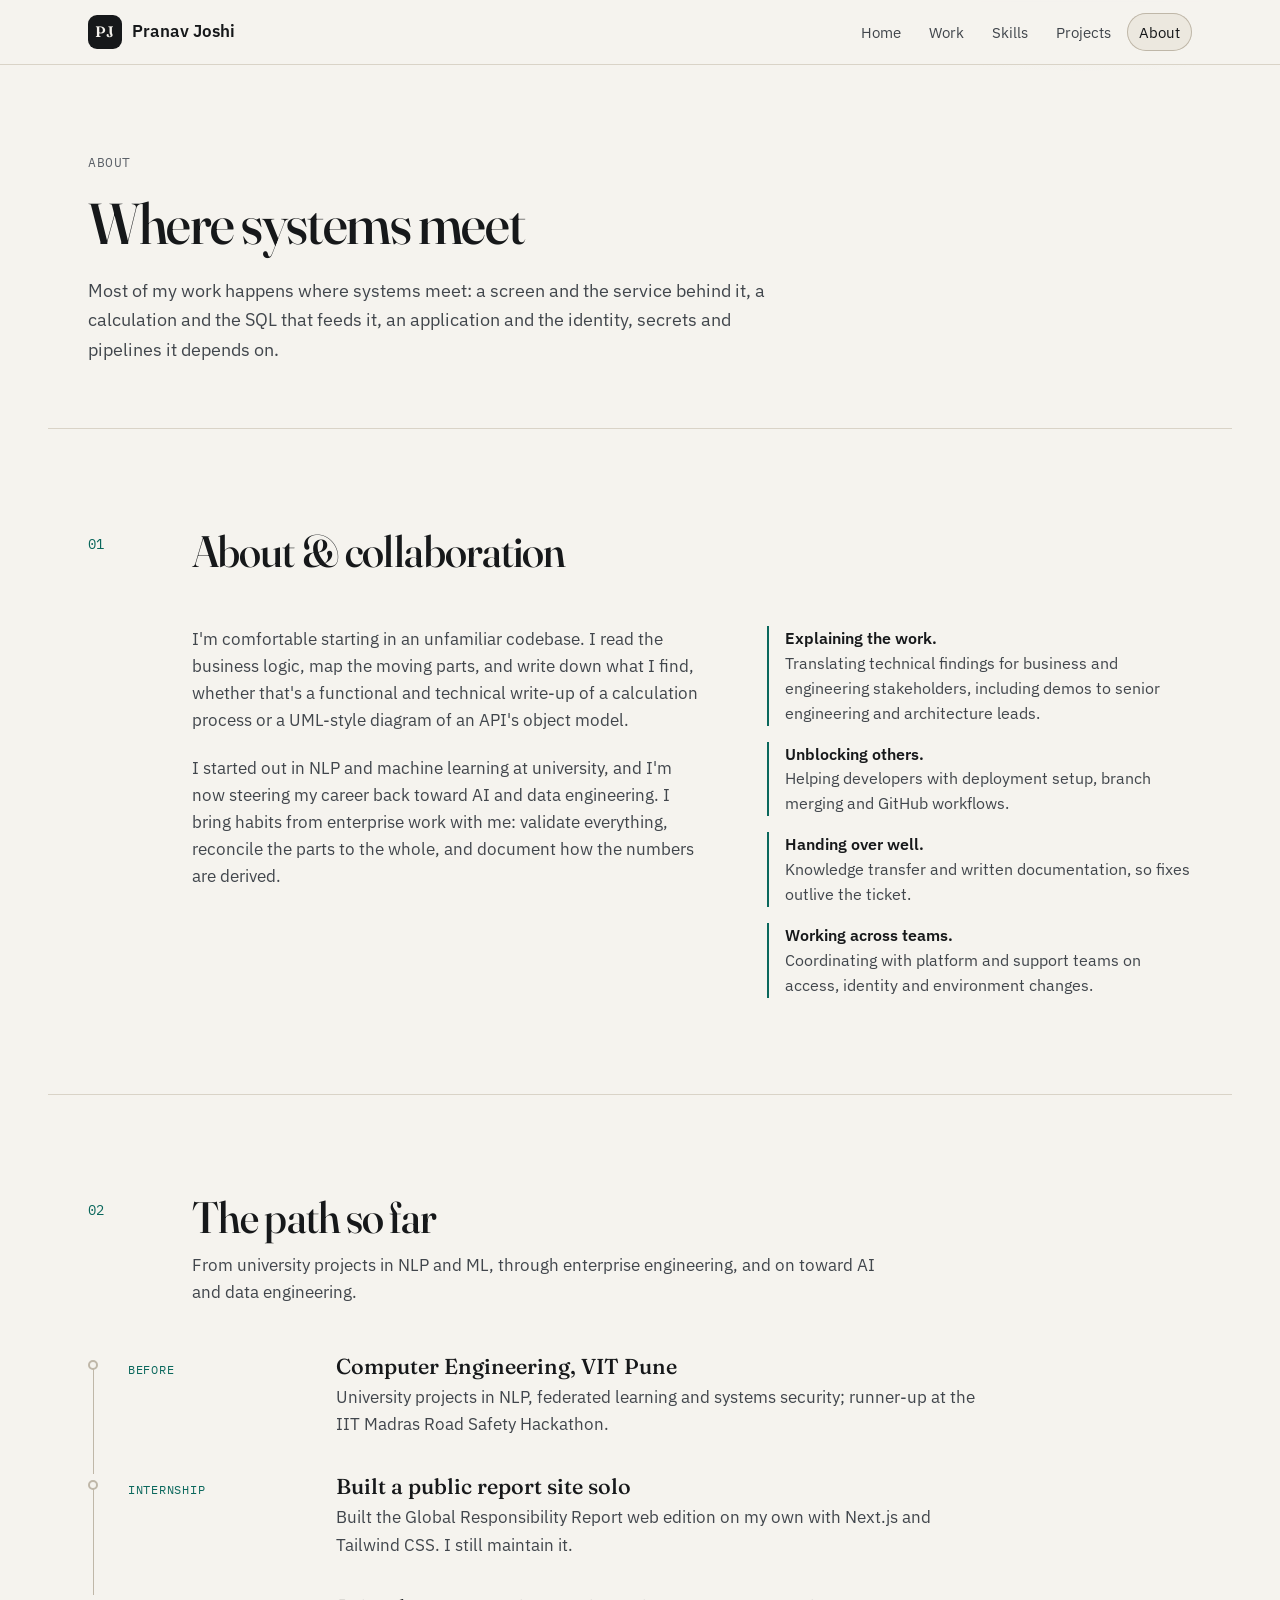
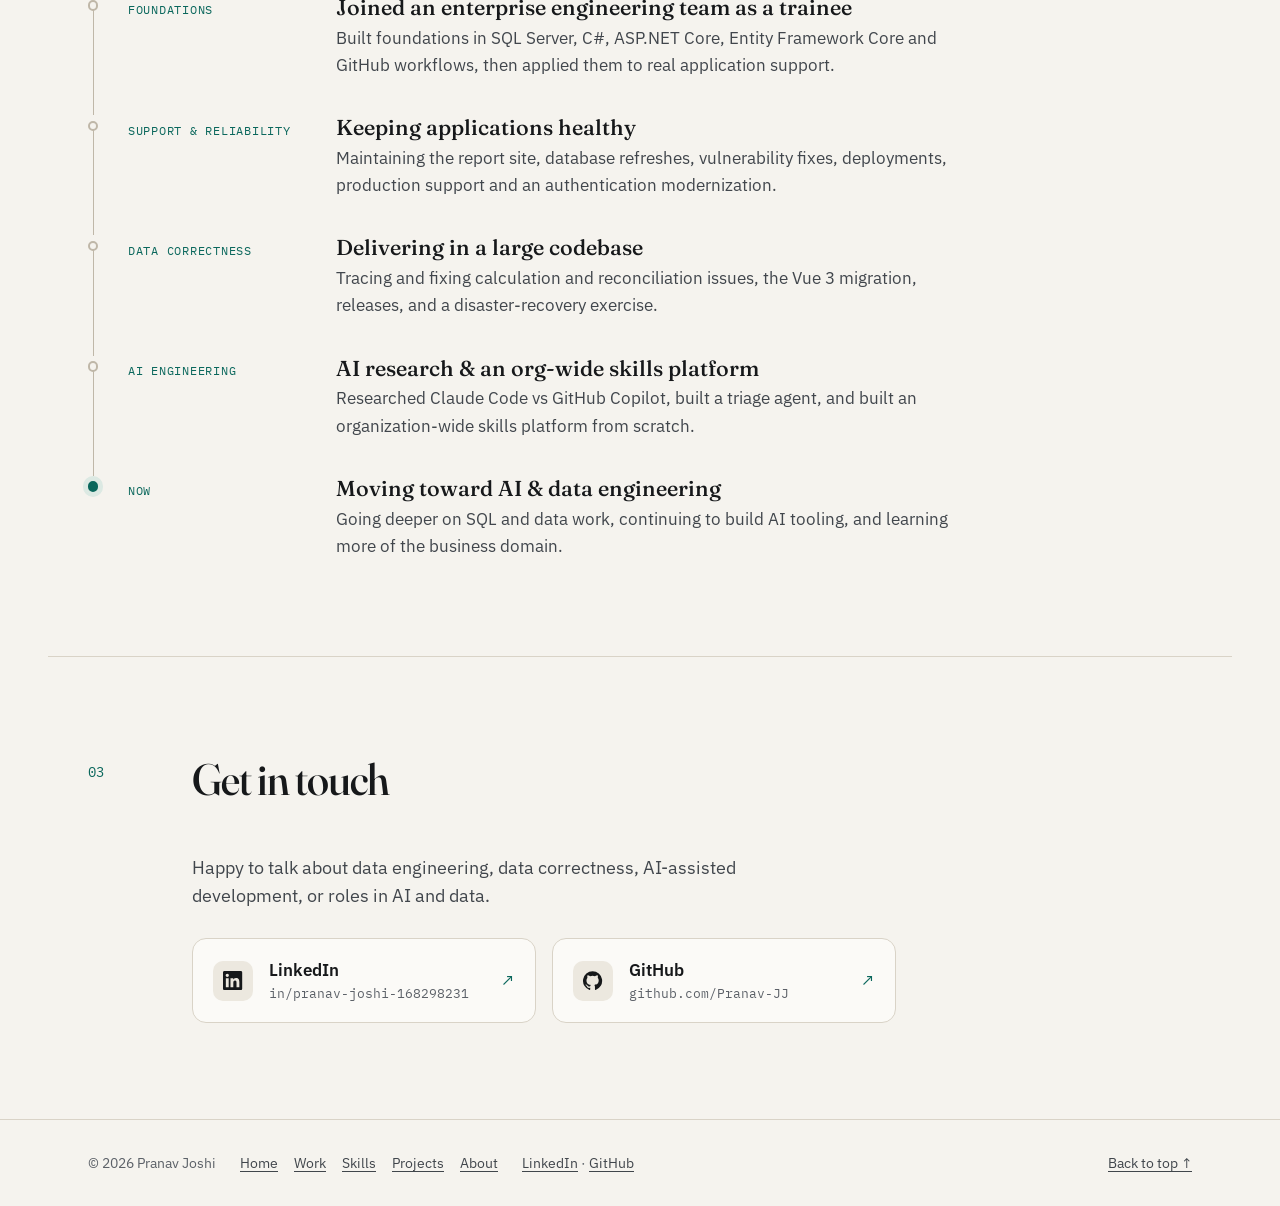
==== commit 60cd48c0: "Added content" ====
--- a/about.html
+++ b/about.html
@@ -86,8 +86,8 @@
             and write down what I find, whether that's a functional and technical write-up of a calculation process or a UML-style diagram of an API's object model.
           </p>
           <p>
-            I started out in NLP and machine learning at university. I'm now steering my career back toward AI and data engineering,
-            and I bring habits from enterprise work with me: validate everything, reconcile the parts to the whole, and document how the numbers are derived.
+            I started out in NLP and machine learning at university, and I'm now steering my career back toward AI and data engineering.
+            I bring habits from enterprise work with me: validate everything, reconcile the parts to the whole, and document how the numbers are derived.
           </p>
         </div>
         <div>
--- a/assets/css/site.css
+++ b/assets/css/site.css
@@ -701,6 +701,9 @@
   box-shadow: 0 0 0 3px color-mix(in srgb, var(--dot, var(--ink-3)) 20%, transparent);
 }
 
+.status--built { --dot: var(--s-shipped); }
+.status--solo { --dot: var(--s-shipped); }
+.status--researched { --dot: var(--s-validated); }
 .status--shipped { --dot: var(--s-shipped); }
 .status--validated { --dot: var(--s-validated); }
 .status--contributed { --dot: var(--s-contributed); }
@@ -873,13 +876,11 @@
 
 /* Five-card grids: 1 column → 2 columns → 6-track editorial layout. */
 @media (min-width: 40rem) {
-  .breadth,
   .toolkit,
   .projects {
     grid-template-columns: repeat(2, minmax(0, 1fr));
   }
 
-  .breadth > :last-child:nth-child(odd),
   .toolkit > :last-child:nth-child(odd),
   .projects > :last-child:nth-child(odd) {
     grid-column: 1 / -1;
@@ -887,24 +888,19 @@
 }
 
 @media (min-width: 64rem) {
-  .breadth,
   .toolkit,
   .projects {
     grid-template-columns: repeat(6, minmax(0, 1fr));
   }
 
-  .breadth > *,
   .toolkit > *,
   .projects > *,
-  .breadth > :last-child:nth-child(odd),
   .toolkit > :last-child:nth-child(odd),
   .projects > :last-child:nth-child(odd) {
     grid-column: span 2;
   }
 
   /* with five items, the last two share the second row */
-  .breadth > :nth-child(4):nth-last-child(2),
-  .breadth > :nth-child(5):last-child,
   .toolkit > :nth-child(4):nth-last-child(2),
   .toolkit > :nth-child(5):last-child,
   .projects > :nth-child(4):nth-last-child(2),
@@ -963,6 +959,7 @@
 
 .cases {
   display: grid;
+  grid-template-columns: minmax(0, 1fr);
   gap: clamp(1.5rem, 3vw, 2.5rem);
 }
 
@@ -1261,6 +1258,54 @@
   font-size: 0.8rem;
 }
 
+/* feature tiles */
+.features {
+  display: grid;
+  grid-template-columns: repeat(auto-fit, minmax(min(100%, 11rem), 1fr));
+  gap: 0.5rem;
+}
+
+.features li:last-child:nth-child(odd) {
+  grid-column: 1 / -1;
+}
+
+.features li {
+  display: grid;
+  gap: 0.15rem;
+  padding: 0.85rem 1rem;
+  border: 1px solid var(--line);
+  border-left: 3px solid var(--accent);
+  border-radius: var(--radius-sm);
+  background: var(--bg);
+}
+
+.features__label {
+  font-weight: 500;
+  line-height: 1.3;
+}
+
+.features__note {
+  color: var(--ink-3);
+  font-family: var(--font-mono);
+  font-size: 0.75rem;
+}
+
+.case__site {
+  display: flex;
+  flex-wrap: wrap;
+  align-items: center;
+  gap: 0.5rem 1rem;
+  margin-top: 0.25rem;
+}
+
+.case__site-url {
+  min-width: 0;
+  overflow-wrap: anywhere;
+  color: var(--ink-3);
+  font-family: var(--font-mono);
+  font-size: 0.8rem;
+}
+
 /* reconciliation diagram */
 .recon {
   display: grid;
@@ -1417,6 +1462,21 @@
 .breadth {
   display: grid;
   gap: 1rem;
+}
+
+@media (min-width: 40rem) {
+  .breadth {
+    grid-template-columns: repeat(2, minmax(0, 1fr));
+  }
+}
+
+@media (min-width: 64rem) {
+  .breadth {
+    grid-template-columns: repeat(4, minmax(0, 1fr));
+  }
+}
+
+.breadth {
   margin-top: 1rem;
 }
 
